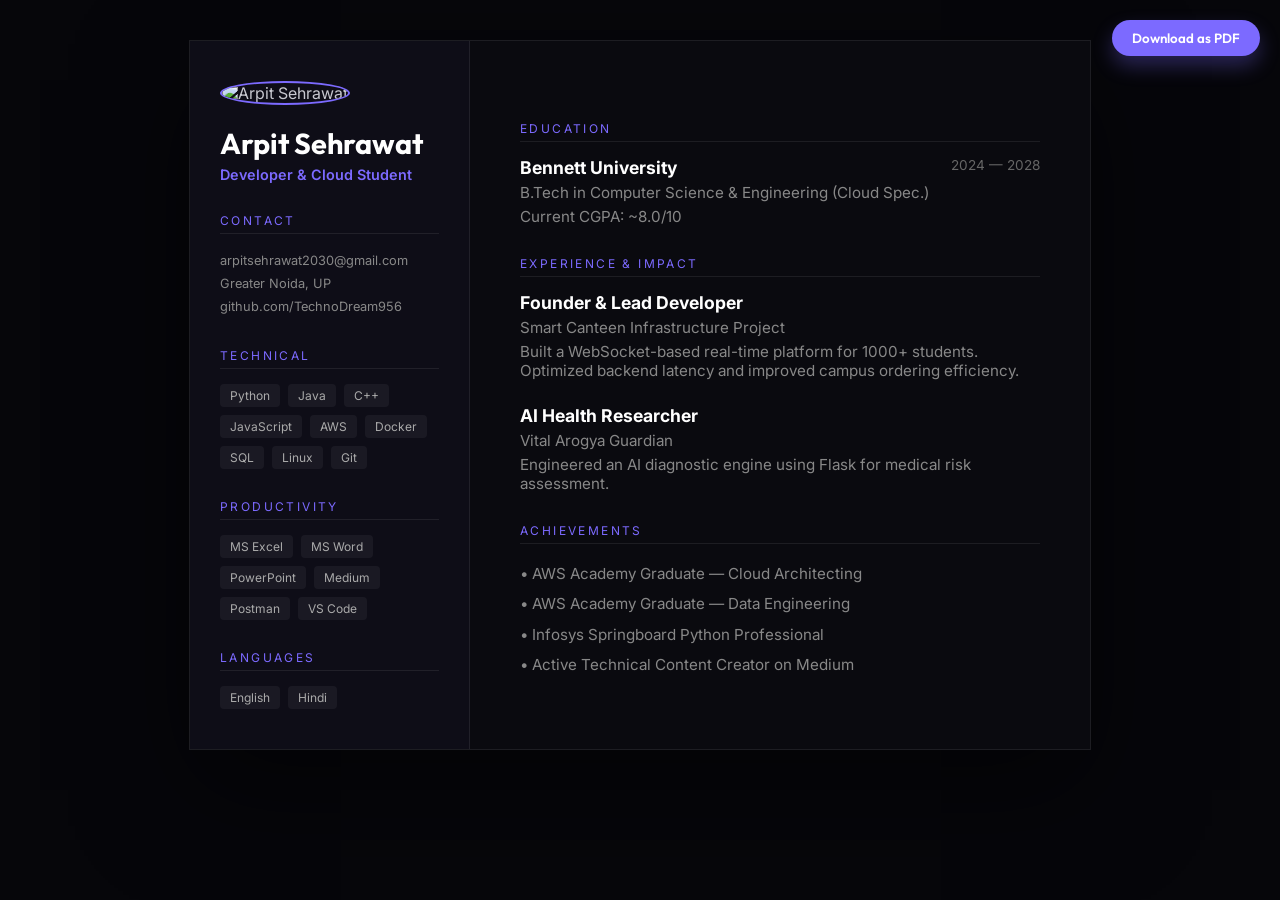
==== resume.html @ 2e8f8e1c "Final Polish: Standalone resume page, restored real photo with glass frame, and cleaned header" ====
<!DOCTYPE html>
<html lang="en">
<head>
  <meta charset="UTF-8" />
  <meta name="viewport" content="width=device-width, initial-scale=1.0" />
  <title>Resume — Arpit Sehrawat</title>
  <link href="https://fonts.googleapis.com/css2?family=Outfit:wght@300;400;500;600;700&family=Inter:wght@300;400;500&display=swap" rel="stylesheet" />
  <style>
    :root {
      --bg: #06060a;
      --accent: #7c6aff;
      --text: #c8c8d0;
      --glass-border: rgba(255, 255, 255, 0.08);
    }
    body {
      background: var(--bg);
      color: var(--text);
      font-family: 'Inter', sans-serif;
      margin: 0; padding: 40px 20px;
      display: flex; justify-content: center;
    }
    .resume-container {
      max-width: 900px; width: 100%;
      background: #0a0a0f;
      border: 1px solid var(--glass-border);
      display: grid; grid-template-columns: 280px 1fr;
      box-shadow: 0 40px 100px rgba(0,0,0,0.5);
    }
    .side-bar {
      background: rgba(124, 106, 255, 0.03);
      padding: 40px 30px;
      border-right: 1px solid var(--glass-border);
    }
    .main-content { padding: 50px; }
    
    .profile-img {
      width: 120px; height: 120px;
      border-radius: 50%; border: 2px solid var(--accent);
      margin-bottom: 20px; object-fit: cover;
    }
    h1 { font-family: 'Outfit', sans-serif; font-size: 1.8rem; margin: 0; color: #fff; }
    .role { color: var(--accent); font-size: 0.9rem; font-weight: 600; margin-top: 5px; }
    
    .section-title {
      font-size: 0.75rem; letter-spacing: 0.2em; color: var(--accent);
      margin: 30px 0 15px; border-bottom: 1px solid var(--glass-border);
      padding-bottom: 5px; text-transform: uppercase;
    }
    .skill-tags { display: flex; flex-wrap: wrap; gap: 8px; }
    .skill-tags span {
      background: rgba(255,255,255,0.05); padding: 4px 10px;
      border-radius: 4px; font-size: 0.75rem; color: #aaa;
    }
    
    .entry { margin-bottom: 25px; }
    .entry-head { display: flex; justify-content: space-between; margin-bottom: 5px; }
    .entry strong { font-size: 1.1rem; color: #fff; }
    .entry span { font-size: 0.85rem; color: #666; }
    .entry p { margin: 5px 0; font-size: 0.95rem; color: #888; }
    
    .print-btn {
      position: fixed; top: 20px; right: 20px;
      padding: 10px 20px; background: var(--accent);
      color: #fff; border: none; border-radius: 50px;
      cursor: pointer; font-family: 'Outfit'; font-weight: 600;
      box-shadow: 0 10px 20px rgba(124, 106, 255, 0.3);
    }

    @media print {
      .print-btn { display: none; }
      body { padding: 0; background: white; }
      .resume-container {
        border: none; box-shadow: none; width: 100%; max-width: 100%;
        grid-template-columns: 220px 1fr; background: white; color: black;
      }
      .side-bar { background: #f9f9fb !important; border-right: 1px solid #eee; color: #333; }
      .main-content { color: #222; }
      h1, .entry strong { color: #000 !important; }
      .role { color: #555 !important; }
      .skill-tags span { background: #eee !important; color: #333 !important; border: 1px solid #ddd; }
      .section-title { color: #000 !important; border-bottom: 2px solid #000; }
    }
    
    @media (max-width: 768px) {
      .resume-container { grid-template-columns: 1fr; }
      .side-bar { border-right: none; border-bottom: 1px solid var(--glass-border); }
    }
  </style>
</head>
<body>
  <button class="print-btn" onclick="window.print()">Download as PDF</button>

  <div class="resume-container">
    <div class="side-bar">
      <img src="/arpit.jpg" alt="Arpit Sehrawat" class="profile-img">
      <h1>Arpit Sehrawat</h1>
      <div class="role">Developer & Cloud Student</div>
      
      <div class="section-title">Contact</div>
      <div style="font-size: 0.8rem; color: #888; line-height: 1.8;">
        arpitsehrawat2030@gmail.com<br>
        Greater Noida, UP<br>
        github.com/TechnoDream956
      </div>

      <div class="section-title">Technical</div>
      <div class="skill-tags">
        <span>Python</span> <span>Java</span> <span>C++</span>
        <span>JavaScript</span> <span>AWS</span> <span>Docker</span>
        <span>SQL</span> <span>Linux</span> <span>Git</span>
      </div>

      <div class="section-title">Productivity</div>
      <div class="skill-tags">
        <span>MS Excel</span> <span>MS Word</span> <span>PowerPoint</span>
        <span>Medium</span> <span>Postman</span> <span>VS Code</span>
      </div>

      <div class="section-title">Languages</div>
      <div class="skill-tags">
        <span>English</span> <span>Hindi</span>
      </div>
    </div>

    <div class="main-content">
      <div class="section-title">Education</div>
      <div class="entry">
        <div class="entry-head">
          <strong>Bennett University</strong>
          <span>2024 — 2028</span>
        </div>
        <p>B.Tech in Computer Science & Engineering (Cloud Spec.)</p>
        <p>Current CGPA: ~8.0/10</p>
      </div>

      <div class="section-title">Experience & Impact</div>
      <div class="entry">
        <div class="entry-head"><strong>Founder & Lead Developer</strong></div>
        <p>Smart Canteen Infrastructure Project</p>
        <p>Built a WebSocket-based real-time platform for 1000+ students. Optimized backend latency and improved campus ordering efficiency.</p>
      </div>
      <div class="entry">
        <div class="entry-head"><strong>AI Health Researcher</strong></div>
        <p>Vital Arogya Guardian</p>
        <p>Engineered an AI diagnostic engine using Flask for medical risk assessment.</p>
      </div>

      <div class="section-title">Achievements</div>
      <div style="font-size: 0.95rem; color: #888; line-height: 2;">
        • AWS Academy Graduate — Cloud Architecting<br>
        • AWS Academy Graduate — Data Engineering<br>
        • Infosys Springboard Python Professional<br>
        • Active Technical Content Creator on Medium
      </div>
    </div>
  </div>
</body>
</html>
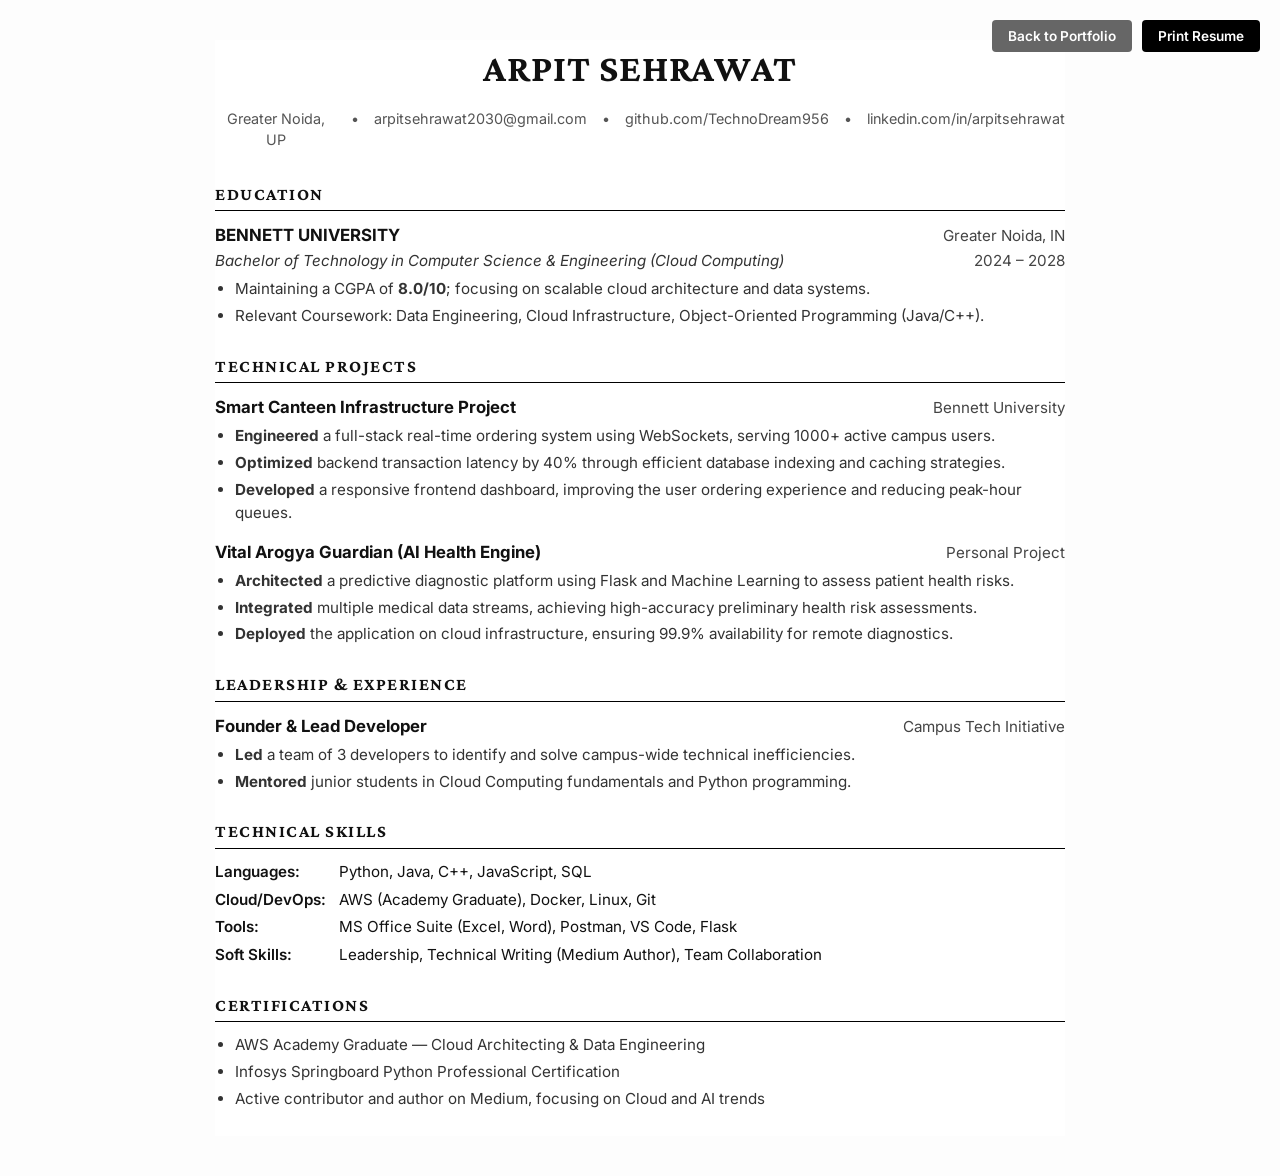
==== commit 3acb613a: "Creative Redesign: Orbiting tech icons, photo aside, minimalist header, and UPenn-style resume" ====
--- a/resume.html
+++ b/resume.html
@@ -4,155 +4,184 @@
   <meta charset="UTF-8" />
   <meta name="viewport" content="width=device-width, initial-scale=1.0" />
   <title>Resume — Arpit Sehrawat</title>
-  <link href="https://fonts.googleapis.com/css2?family=Outfit:wght@300;400;500;600;700&family=Inter:wght@300;400;500&display=swap" rel="stylesheet" />
+  <link href="https://fonts.googleapis.com/css2?family=Crimson+Pro:wght@400;600;700&family=Inter:wght@300;400;500;600&display=swap" rel="stylesheet" />
   <style>
-    :root {
-      --bg: #06060a;
-      --accent: #7c6aff;
-      --text: #c8c8d0;
-      --glass-border: rgba(255, 255, 255, 0.08);
+    body {
+      background: #fdfdfd;
+      color: #111;
+      font-family: 'Inter', sans-serif;
+      margin: 0; padding: 40px;
+      line-height: 1.5;
+      display: flex; flex-direction: column; align-items: center;
     }
-    body {
-      background: var(--bg);
-      color: var(--text);
-      font-family: 'Inter', sans-serif;
-      margin: 0; padding: 40px 20px;
-      display: flex; justify-content: center;
+    .resume-paper {
+      max-width: 850px; width: 100%;
+      background: white;
+      padding: 0;
     }
-    .resume-container {
-      max-width: 900px; width: 100%;
-      background: #0a0a0f;
-      border: 1px solid var(--glass-border);
-      display: grid; grid-template-columns: 280px 1fr;
-      box-shadow: 0 40px 100px rgba(0,0,0,0.5);
+    header {
+      text-align: center;
+      margin-bottom: 30px;
     }
-    .side-bar {
-      background: rgba(124, 106, 255, 0.03);
-      padding: 40px 30px;
-      border-right: 1px solid var(--glass-border);
+    h1 {
+      font-family: 'Crimson Pro', serif;
+      font-size: 2.4rem; font-weight: 700;
+      margin: 0 0 10px; text-transform: uppercase; letter-spacing: 1px;
     }
-    .main-content { padding: 50px; }
-    
-    .profile-img {
-      width: 120px; height: 120px;
-      border-radius: 50%; border: 2px solid var(--accent);
-      margin-bottom: 20px; object-fit: cover;
+    .contact-info {
+      font-size: 0.9rem; color: #555;
+      display: flex; justify-content: center; gap: 15px;
     }
-    h1 { font-family: 'Outfit', sans-serif; font-size: 1.8rem; margin: 0; color: #fff; }
-    .role { color: var(--accent); font-size: 0.9rem; font-weight: 600; margin-top: 5px; }
-    
+    .contact-info a { color: #555; text-decoration: none; }
+    .contact-info a:hover { text-decoration: underline; }
+
+    section { margin-bottom: 25px; width: 100%; }
     .section-title {
-      font-size: 0.75rem; letter-spacing: 0.2em; color: var(--accent);
-      margin: 30px 0 15px; border-bottom: 1px solid var(--glass-border);
-      padding-bottom: 5px; text-transform: uppercase;
-    }
-    .skill-tags { display: flex; flex-wrap: wrap; gap: 8px; }
-    .skill-tags span {
-      background: rgba(255,255,255,0.05); padding: 4px 10px;
-      border-radius: 4px; font-size: 0.75rem; color: #aaa;
-    }
-    
-    .entry { margin-bottom: 25px; }
-    .entry-head { display: flex; justify-content: space-between; margin-bottom: 5px; }
-    .entry strong { font-size: 1.1rem; color: #fff; }
-    .entry span { font-size: 0.85rem; color: #666; }
-    .entry p { margin: 5px 0; font-size: 0.95rem; color: #888; }
-    
-    .print-btn {
-      position: fixed; top: 20px; right: 20px;
-      padding: 10px 20px; background: var(--accent);
-      color: #fff; border: none; border-radius: 50px;
-      cursor: pointer; font-family: 'Outfit'; font-weight: 600;
-      box-shadow: 0 10px 20px rgba(124, 106, 255, 0.3);
+      font-family: 'Crimson Pro', serif;
+      font-size: 1.1rem; font-weight: 700;
+      text-transform: uppercase; letter-spacing: 1.5px;
+      border-bottom: 1.5px solid #000;
+      padding-bottom: 3px; margin-bottom: 12px;
     }
 
+    .entry { margin-bottom: 15px; }
+    .entry-header {
+      display: flex; justify-content: space-between; align-items: baseline;
+      margin-bottom: 2px;
+    }
+    .entry-header strong { font-size: 1.05rem; }
+    .entry-header em { font-style: italic; font-size: 0.95rem; color: #333; }
+    .entry-header span { font-size: 0.95rem; color: #444; }
+
+    ul {
+      margin: 5px 0 0; padding-left: 20px;
+      list-style-type: disc;
+    }
+    li {
+      font-size: 0.95rem; color: #333;
+      margin-bottom: 4px;
+    }
+
+    .skills-grid {
+      display: flex; flex-direction: column; gap: 5px;
+    }
+    .skills-row { font-size: 0.95rem; }
+    .skills-row strong { font-weight: 600; width: 120px; display: inline-block; }
+
+    .print-controls {
+      position: fixed; top: 20px; right: 20px;
+      display: flex; gap: 10px;
+    }
+    .btn {
+      padding: 8px 16px; background: #000; color: #fff;
+      border: none; border-radius: 4px; cursor: pointer;
+      font-family: 'Inter'; font-weight: 600; font-size: 0.85rem;
+    }
+    .btn.back { background: #666; }
+
     @media print {
-      .print-btn { display: none; }
+      .print-controls { display: none; }
       body { padding: 0; background: white; }
-      .resume-container {
-        border: none; box-shadow: none; width: 100%; max-width: 100%;
-        grid-template-columns: 220px 1fr; background: white; color: black;
-      }
-      .side-bar { background: #f9f9fb !important; border-right: 1px solid #eee; color: #333; }
-      .main-content { color: #222; }
-      h1, .entry strong { color: #000 !important; }
-      .role { color: #555 !important; }
-      .skill-tags span { background: #eee !important; color: #333 !important; border: 1px solid #ddd; }
-      .section-title { color: #000 !important; border-bottom: 2px solid #000; }
-    }
-    
-    @media (max-width: 768px) {
-      .resume-container { grid-template-columns: 1fr; }
-      .side-bar { border-right: none; border-bottom: 1px solid var(--glass-border); }
+      .resume-paper { width: 100%; padding: 0; box-shadow: none; }
     }
   </style>
 </head>
 <body>
-  <button class="print-btn" onclick="window.print()">Download as PDF</button>
+  <div class="print-controls">
+    <button class="btn back" onclick="location.href='index.html'">Back to Portfolio</button>
+    <button class="btn" onclick="window.print()">Print Resume</button>
+  </div>
 
-  <div class="resume-container">
-    <div class="side-bar">
-      <img src="/arpit.jpg" alt="Arpit Sehrawat" class="profile-img">
+  <div class="resume-paper">
+    <header>
       <h1>Arpit Sehrawat</h1>
-      <div class="role">Developer & Cloud Student</div>
-      
-      <div class="section-title">Contact</div>
-      <div style="font-size: 0.8rem; color: #888; line-height: 1.8;">
-        arpitsehrawat2030@gmail.com<br>
-        Greater Noida, UP<br>
-        github.com/TechnoDream956
+      <div class="contact-info">
+        <span>Greater Noida, UP</span>
+        <span>•</span>
+        <a href="mailto:arpitsehrawat2030@gmail.com">arpitsehrawat2030@gmail.com</a>
+        <span>•</span>
+        <a href="https://github.com/TechnoDream956">github.com/TechnoDream956</a>
+        <span>•</span>
+        <a href="https://linkedin.com">linkedin.com/in/arpitsehrawat</a>
       </div>
+    </header>
 
-      <div class="section-title">Technical</div>
-      <div class="skill-tags">
-        <span>Python</span> <span>Java</span> <span>C++</span>
-        <span>JavaScript</span> <span>AWS</span> <span>Docker</span>
-        <span>SQL</span> <span>Linux</span> <span>Git</span>
-      </div>
-
-      <div class="section-title">Productivity</div>
-      <div class="skill-tags">
-        <span>MS Excel</span> <span>MS Word</span> <span>PowerPoint</span>
-        <span>Medium</span> <span>Postman</span> <span>VS Code</span>
-      </div>
-
-      <div class="section-title">Languages</div>
-      <div class="skill-tags">
-        <span>English</span> <span>Hindi</span>
-      </div>
-    </div>
-
-    <div class="main-content">
+    <section>
       <div class="section-title">Education</div>
       <div class="entry">
-        <div class="entry-head">
-          <strong>Bennett University</strong>
-          <span>2024 — 2028</span>
+        <div class="entry-header">
+          <strong>BENNETT UNIVERSITY</strong>
+          <span>Greater Noida, IN</span>
         </div>
-        <p>B.Tech in Computer Science & Engineering (Cloud Spec.)</p>
-        <p>Current CGPA: ~8.0/10</p>
+        <div class="entry-header">
+          <em>Bachelor of Technology in Computer Science & Engineering (Cloud Computing)</em>
+          <span>2024 – 2028</span>
+        </div>
+        <ul>
+          <li>Maintaining a CGPA of <strong>8.0/10</strong>; focusing on scalable cloud architecture and data systems.</li>
+          <li>Relevant Coursework: Data Engineering, Cloud Infrastructure, Object-Oriented Programming (Java/C++).</li>
+        </ul>
       </div>
+    </section>
 
-      <div class="section-title">Experience & Impact</div>
+    <section>
+      <div class="section-title">Technical Projects</div>
       <div class="entry">
-        <div class="entry-head"><strong>Founder & Lead Developer</strong></div>
-        <p>Smart Canteen Infrastructure Project</p>
-        <p>Built a WebSocket-based real-time platform for 1000+ students. Optimized backend latency and improved campus ordering efficiency.</p>
+        <div class="entry-header">
+          <strong>Smart Canteen Infrastructure Project</strong>
+          <span>Bennett University</span>
+        </div>
+        <ul>
+          <li><strong>Engineered</strong> a full-stack real-time ordering system using WebSockets, serving 1000+ active campus users.</li>
+          <li><strong>Optimized</strong> backend transaction latency by 40% through efficient database indexing and caching strategies.</li>
+          <li><strong>Developed</strong> a responsive frontend dashboard, improving the user ordering experience and reducing peak-hour queues.</li>
+        </ul>
       </div>
       <div class="entry">
-        <div class="entry-head"><strong>AI Health Researcher</strong></div>
-        <p>Vital Arogya Guardian</p>
-        <p>Engineered an AI diagnostic engine using Flask for medical risk assessment.</p>
+        <div class="entry-header">
+          <strong>Vital Arogya Guardian (AI Health Engine)</strong>
+          <span>Personal Project</span>
+        </div>
+        <ul>
+          <li><strong>Architected</strong> a predictive diagnostic platform using Flask and Machine Learning to assess patient health risks.</li>
+          <li><strong>Integrated</strong> multiple medical data streams, achieving high-accuracy preliminary health risk assessments.</li>
+          <li><strong>Deployed</strong> the application on cloud infrastructure, ensuring 99.9% availability for remote diagnostics.</li>
+        </ul>
       </div>
+    </section>
 
-      <div class="section-title">Achievements</div>
-      <div style="font-size: 0.95rem; color: #888; line-height: 2;">
-        • AWS Academy Graduate — Cloud Architecting<br>
-        • AWS Academy Graduate — Data Engineering<br>
-        • Infosys Springboard Python Professional<br>
-        • Active Technical Content Creator on Medium
+    <section>
+      <div class="section-title">Leadership & Experience</div>
+      <div class="entry">
+        <div class="entry-header">
+          <strong>Founder & Lead Developer</strong>
+          <span>Campus Tech Initiative</span>
+        </div>
+        <ul>
+          <li><strong>Led</strong> a team of 3 developers to identify and solve campus-wide technical inefficiencies.</li>
+          <li><strong>Mentored</strong> junior students in Cloud Computing fundamentals and Python programming.</li>
+        </ul>
       </div>
-    </div>
+    </section>
+
+    <section>
+      <div class="section-title">Technical Skills</div>
+      <div class="skills-grid">
+        <div class="skills-row"><strong>Languages:</strong> Python, Java, C++, JavaScript, SQL</div>
+        <div class="skills-row"><strong>Cloud/DevOps:</strong> AWS (Academy Graduate), Docker, Linux, Git</div>
+        <div class="skills-row"><strong>Tools:</strong> MS Office Suite (Excel, Word), Postman, VS Code, Flask</div>
+        <div class="skills-row"><strong>Soft Skills:</strong> Leadership, Technical Writing (Medium Author), Team Collaboration</div>
+      </div>
+    </section>
+
+    <section>
+      <div class="section-title">Certifications</div>
+      <ul>
+        <li>AWS Academy Graduate — Cloud Architecting & Data Engineering</li>
+        <li>Infosys Springboard Python Professional Certification</li>
+        <li>Active contributor and author on Medium, focusing on Cloud and AI trends</li>
+      </ul>
+    </section>
   </div>
 </body>
 </html>
